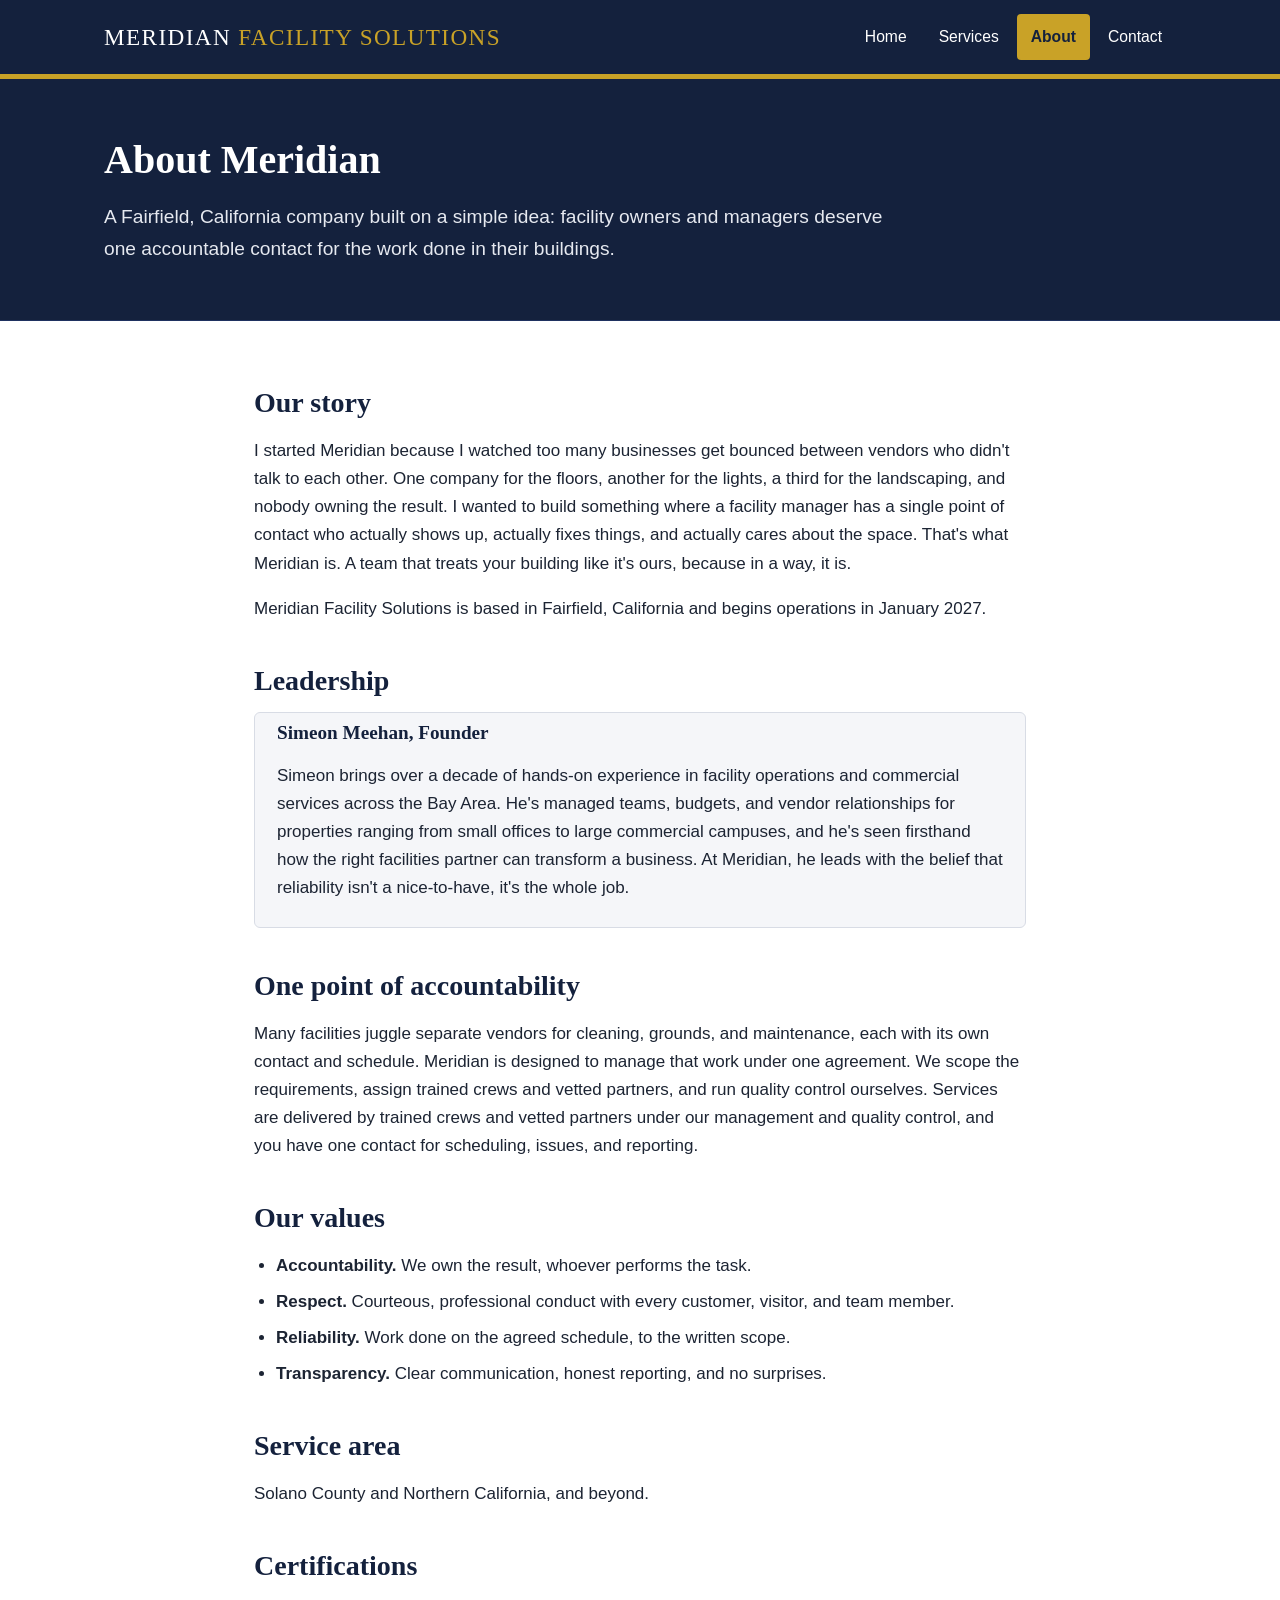
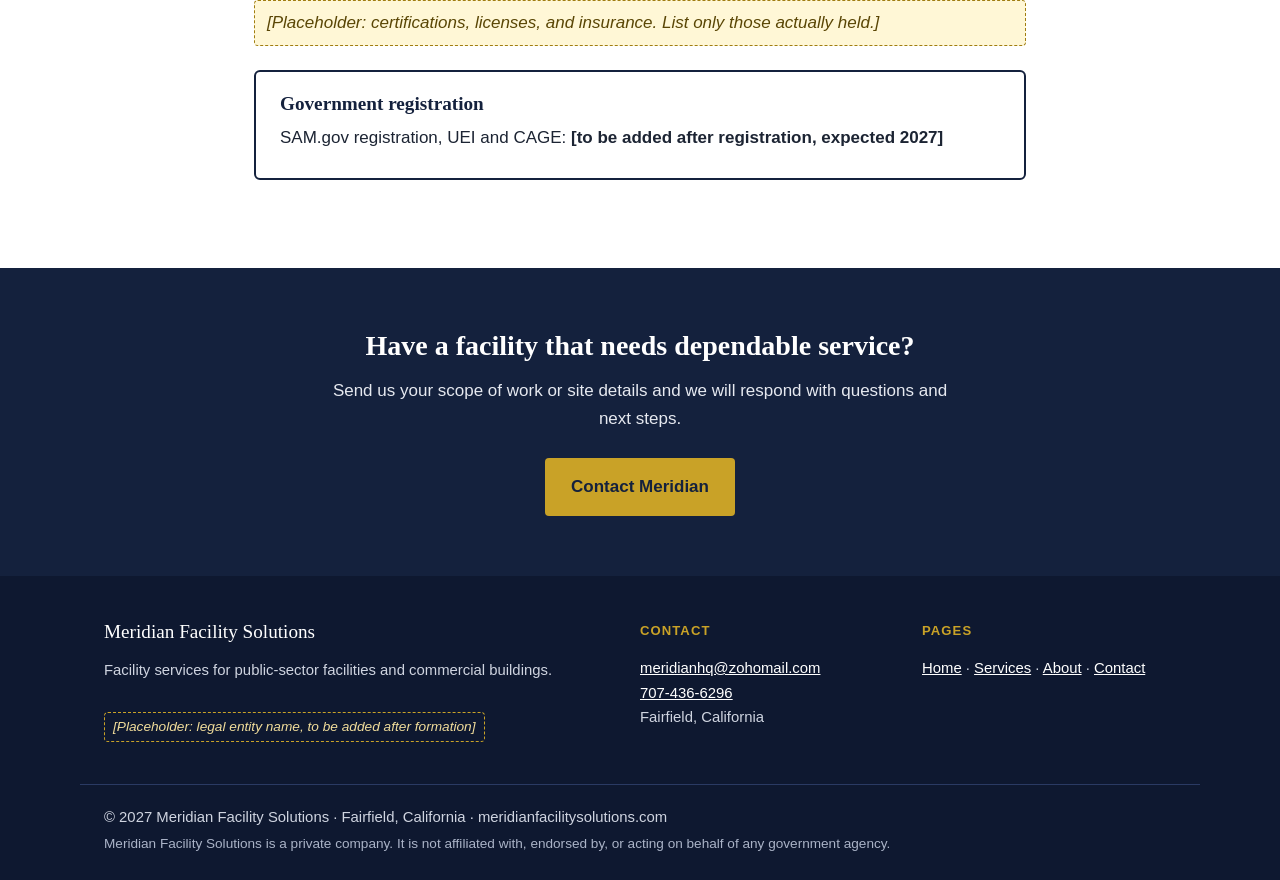
==== about.html @ 30dceb1e "Fill in service area on About, Contact and Services pages" ====
<!DOCTYPE html>
<html lang="en">
<head>
<meta charset="utf-8">
<meta name="viewport" content="width=device-width, initial-scale=1">
<title>About | Meridian Facility Solutions</title>
<meta name="description" content="About Meridian Facility Solutions, a Fairfield, California facility services company built around one point of accountability for public-sector facilities and commercial buildings.">
<link rel="stylesheet" href="style.css">
</head>
<body>
<a class="skip" href="#main">Skip to main content</a>
<header class="site-header">
  <div class="wrap header-inner">
    <a class="brand" href="index.html">Meridian <span>Facility Solutions</span></a>
    <nav aria-label="Main navigation">
      <ul class="nav">
        <li><a href="index.html">Home</a></li>
        <li><a href="services.html">Services</a></li>
        <li><a href="about.html" aria-current="page">About</a></li>
        <li><a href="contact.html">Contact</a></li>
      </ul>
    </nav>
  </div>
</header>
<main id="main">
  <section class="page-hero">
    <div class="wrap">
      <h1>About Meridian</h1>
      <p class="lead">A Fairfield, California company built on a simple idea: facility owners and managers deserve one accountable contact for the work done in their buildings.</p>
    </div>
  </section>
  <section class="section">
    <div class="wrap narrow">
      <h2>Our story</h2>
      <p>I started Meridian because I watched too many businesses get bounced between vendors who didn't talk to each other. One company for the floors, another for the lights, a third for the landscaping, and nobody owning the result. I wanted to build something where a facility manager has a single point of contact who actually shows up, actually fixes things, and actually cares about the space. That's what Meridian is. A team that treats your building like it's ours, because in a way, it is.</p>
      <p>Meridian Facility Solutions is based in Fairfield, California and begins operations in January 2027.</p>

      <h2>Leadership</h2>
      <div class="bio">
        <h3>Simeon Meehan, Founder</h3>
        <p>Simeon brings over a decade of hands-on experience in facility operations and commercial services across the Bay Area. He's managed teams, budgets, and vendor relationships for properties ranging from small offices to large commercial campuses, and he's seen firsthand how the right facilities partner can transform a business. At Meridian, he leads with the belief that reliability isn't a nice-to-have, it's the whole job.</p>
      </div>

      <h2>One point of accountability</h2>
      <!-- OWNER REVIEW BEFORE BIDDING: On small-business set-aside federal service contracts,
     FAR 52.219-14 (Limitations on Subcontracting) generally requires the prime contractor to perform
     at least 50% of the work (by amount paid for services) with its own employees; work subcontracted to
     similarly situated small businesses can count toward that share. Review the workforce wording on this
     site (crews vs. partners) so it matches how you will actually staff each contract. -->
      <p>Many facilities juggle separate vendors for cleaning, grounds, and maintenance, each with its own contact and schedule. Meridian is designed to manage that work under one agreement. We scope the requirements, assign trained crews and vetted partners, and run quality control ourselves. Services are delivered by trained crews and vetted partners under our management and quality control, and you have one contact for scheduling, issues, and reporting.</p>

      <h2>Our values</h2>
      <ul class="values">
        <li><strong>Accountability.</strong> We own the result, whoever performs the task.</li>
        <li><strong>Respect.</strong> Courteous, professional conduct with every customer, visitor, and team member.</li>
        <li><strong>Reliability.</strong> Work done on the agreed schedule, to the written scope.</li>
        <li><strong>Transparency.</strong> Clear communication, honest reporting, and no surprises.</li>
      </ul>

      <h2>Service area</h2>
      <p>Solano County and Northern California, and beyond.</p>

      <h2>Certifications</h2>
      <p class="placeholder">[Placeholder: certifications, licenses, and insurance. List only those actually held.]</p>

      <div class="reg-box" role="note" aria-label="Government registration status">
        <h3>Government registration</h3>
        <p>SAM.gov registration, UEI and CAGE: <strong>[to be added after registration, expected 2027]</strong></p>
      </div>
    </div>
  </section>
  <section class="cta">
    <div class="wrap">
      <h2>Have a facility that needs dependable service?</h2>
      <p>Send us your scope of work or site details and we will respond with questions and next steps.</p>
      <a class="btn btn-gold" href="contact.html">Contact Meridian</a>
    </div>
  </section>
</main>
<footer class="site-footer">
  <div class="wrap footer-grid">
    <div>
      <p class="footer-brand">Meridian Facility Solutions</p>
      <p>Facility services for public-sector facilities and commercial buildings.</p>
      <!-- PLACEHOLDER: After the LLC is formed, add the legal entity name here (e.g., "Meridian Facility Solutions is a trade name of [LEGAL ENTITY NAME]"). -->
      <p class="ph-inline">[Placeholder: legal entity name, to be added after formation]</p>
    </div>
    <div>
      <p class="footer-head">Contact</p>
      <p><a href="mailto:meridianhq@zohomail.com">meridianhq@zohomail.com</a><br>
      <a href="tel:+17074366296">707-436-6296</a><br>
      Fairfield, California</p>
    </div>
    <div>
      <p class="footer-head">Pages</p>
      <p><a href="index.html">Home</a> &middot; <a href="services.html">Services</a> &middot; <a href="about.html">About</a> &middot; <a href="contact.html">Contact</a></p>
    </div>
  </div>
  <div class="wrap footer-bottom">
    <p>&copy; 2027 Meridian Facility Solutions &middot; Fairfield, California &middot; meridianfacilitysolutions.com</p>
    <p class="disclaimer">Meridian Facility Solutions is a private company. It is not affiliated with, endorsed by, or acting on behalf of any government agency.</p>
  </div>
</footer>
</body>
</html>
---- style.css ----
/* Meridian Facility Solutions - shared stylesheet */
:root{--navy:#14213d;--navy-2:#1f3160;--gold:#c9a227;--gold-light:#f6efd6;--ink:#1c2433;--muted:#4a5468;--line:#d8dce5;--bg-alt:#f5f6f9}
*{box-sizing:border-box}
html{scroll-behavior:smooth}
body{margin:0;font-family:Arial,Helvetica,sans-serif;color:var(--ink);background:#fff;line-height:1.65;font-size:17px}
h1,h2,h3,.brand,.footer-brand{font-family:Georgia,"Times New Roman",serif;color:var(--navy);line-height:1.25}
h1{font-size:2.5rem;margin:0 0 16px}
h2{font-size:1.75rem;margin:40px 0 14px}
h3{font-size:1.2rem;margin:0 0 8px}
.section h2:first-child,.section .wrap>h2:first-child{margin-top:0}
a{color:var(--navy-2)}
a:focus-visible,.btn:focus-visible{outline:3px solid var(--gold);outline-offset:3px}
.wrap{max-width:1120px;margin:0 auto;padding:0 24px}
.narrow{max-width:820px}
.center{text-align:center}
.skip{position:absolute;left:-9999px;top:0;background:var(--gold);color:var(--navy);padding:10px 16px;z-index:10;font-weight:bold}
.skip:focus{left:12px;top:12px}

/* Header */
.site-header{background:var(--navy);border-bottom:5px solid var(--gold);position:sticky;top:0;z-index:5}
.header-inner{display:flex;align-items:center;justify-content:space-between;gap:16px;min-height:74px;flex-wrap:wrap}
.brand{color:#fff;text-decoration:none;font-size:1.45rem;letter-spacing:.06em;text-transform:uppercase;padding:14px 0}
.brand span{color:var(--gold)}
.nav{list-style:none;margin:0;padding:0;display:flex;gap:4px;flex-wrap:wrap}
.nav a{color:#fff;text-decoration:none;padding:10px 14px;border-radius:4px;display:block;font-size:.98rem}
.nav a:hover{background:var(--navy-2)}
.nav a[aria-current="page"]{color:var(--navy);background:var(--gold);font-weight:bold}

/* Hero */
.hero{background:linear-gradient(135deg,var(--navy) 0%,var(--navy-2) 100%);color:#fff;padding:88px 0 80px}
.hero h1{color:#fff;font-size:2.9rem;max-width:820px}
.hero .tagline{color:var(--gold,#c9a227);font-size:1.35rem;font-weight:600;margin:0 0 18px}
.hero .lead{color:#e6e9f0;max-width:740px}
.eyebrow{color:var(--gold);text-transform:uppercase;letter-spacing:.12em;font-size:.85rem;font-weight:bold;margin:0 0 14px}
.lead{font-size:1.2rem;margin:0 0 8px}
.hero-actions{margin-top:30px;display:flex;gap:14px;flex-wrap:wrap}
.page-hero{background:var(--navy);color:#fff;padding:56px 0 48px;border-bottom:1px solid var(--navy-2)}
.page-hero h1{color:#fff}
.page-hero .lead{color:#e6e9f0;max-width:780px}

/* Buttons */
.btn{display:inline-block;padding:13px 24px;border-radius:4px;text-decoration:none;font-weight:bold;border:2px solid transparent}
.btn-gold{background:var(--gold);color:var(--navy)}
.btn-gold:hover{background:#dbb53a}
.btn-outline{border-color:#fff;color:#fff}
.btn-outline:hover{background:#fff;color:var(--navy)}
.text-link{font-weight:bold}

/* Sections */
.section{padding:64px 0}
.section.alt{background:var(--bg-alt)}
.grid{display:grid;grid-template-columns:repeat(auto-fit,minmax(240px,1fr));gap:22px;margin:24px 0}
.card{background:#fff;border:1px solid var(--line);border-top:4px solid var(--line);border-radius:6px;padding:24px}
.card.featured{border-top-color:var(--gold)}
.card p{margin:0;color:var(--muted)}
.tag{display:inline-block;font-size:.78rem;font-weight:bold;text-transform:uppercase;letter-spacing:.06em;background:#e7eaf1;color:var(--navy);padding:4px 10px;border-radius:20px;margin-bottom:12px}
.tag-live{background:var(--gold);color:var(--navy)}

/* Steps */
.steps{list-style:none;padding:0;margin:24px 0 0;display:grid;grid-template-columns:repeat(auto-fit,minmax(260px,1fr));gap:22px;counter-reset:none}
.steps li{border-left:4px solid var(--gold);padding:6px 0 6px 22px}
.step-num{display:inline-flex;align-items:center;justify-content:center;width:42px;height:42px;border-radius:50%;background:var(--navy);color:var(--gold);font-family:Georgia,serif;font-weight:bold;font-size:1.2rem;margin-bottom:12px}
.steps p{margin:0;color:var(--muted)}

/* Services page */
.service{border:1px solid var(--line);border-radius:6px;padding:26px 28px;margin:0 0 22px}
.service:first-of-type{border-left:5px solid var(--gold)}
.service-head{display:flex;justify-content:space-between;align-items:center;gap:12px;flex-wrap:wrap}
.service-head h2{margin:0}
.service-head .tag{margin:0}
.service h3{margin-top:14px;font-size:1.05rem}
.tasks{margin:6px 0 0;padding-left:22px}
.tasks li{margin:4px 0}
.note{background:var(--gold-light);border-left:4px solid var(--gold);padding:14px 18px;border-radius:4px;margin:0 0 28px}

/* About */
.values{padding-left:22px}
.values li{margin:8px 0}
.bio{border:1px solid var(--line);border-radius:6px;padding:8px 22px;background:var(--bg-alt)}

/* Placeholders - remove styling once filled in */
.placeholder,.ph-inline{background:#fff7d6;border:1px dashed #a07d10;color:#5a4605;padding:8px 12px;border-radius:4px;font-style:italic}
.ph-inline{display:inline-block;padding:3px 8px;font-size:.92em}
.site-footer .ph-inline{background:transparent;border-color:var(--gold);color:#f0dc9a}

/* Registration box */
.reg-box{border:2px solid var(--navy);border-radius:6px;padding:20px 24px;background:#fff;margin:24px 0}
.reg-box h2,.reg-box h3{margin-top:0}
.reg-box p{margin:6px 0}

/* Contact */
.contact-grid{display:grid;grid-template-columns:1fr 1fr;gap:36px}
.contact-card{align-self:start;background:var(--bg-alt);border-top:5px solid var(--gold);border-radius:6px;padding:28px}
.contact-card h2,.contact-side h2{margin-top:0}
.contact-list{margin:0 0 24px;display:grid;grid-template-columns:auto 1fr;gap:10px 20px}
.contact-list dt{font-weight:bold;color:var(--navy)}
.contact-list dd{margin:0}

/* CTA */
.cta{background:var(--navy);color:#fff;text-align:center;padding:60px 0}
.cta h2{color:#fff;margin-top:0}
.cta p{color:#e6e9f0;margin:0 auto 24px;max-width:640px}

/* Footer */
.site-footer{background:#0e1830;color:#cfd4e0;padding:44px 0 20px;font-size:.93rem}
.site-footer a{color:#fff}
.footer-grid{display:grid;grid-template-columns:2fr 1fr 1fr;gap:28px}
.footer-brand{color:#fff;font-size:1.2rem;margin:0 0 8px}
.footer-head{color:var(--gold);font-weight:bold;text-transform:uppercase;letter-spacing:.08em;font-size:.82rem;margin:0 0 8px}
.footer-bottom{border-top:1px solid #2a3a63;margin-top:28px;padding-top:16px}
.footer-bottom p{margin:4px 0}
.disclaimer{font-size:.85rem;color:#aab3c7}

/* Responsive */
@media (max-width:820px){
  body{font-size:16px}
  h1,.hero h1{font-size:2rem}
  .hero{padding:60px 0 56px}
  .contact-grid,.footer-grid{grid-template-columns:1fr}
  .header-inner{justify-content:center;text-align:center}
  .nav{justify-content:center}
}
@media (max-width:480px){
  .brand{font-size:1.15rem}
  .nav a{padding:8px 10px;font-size:.92rem}
  .contact-list{grid-template-columns:1fr}
  .contact-list dd{margin-bottom:8px}
}
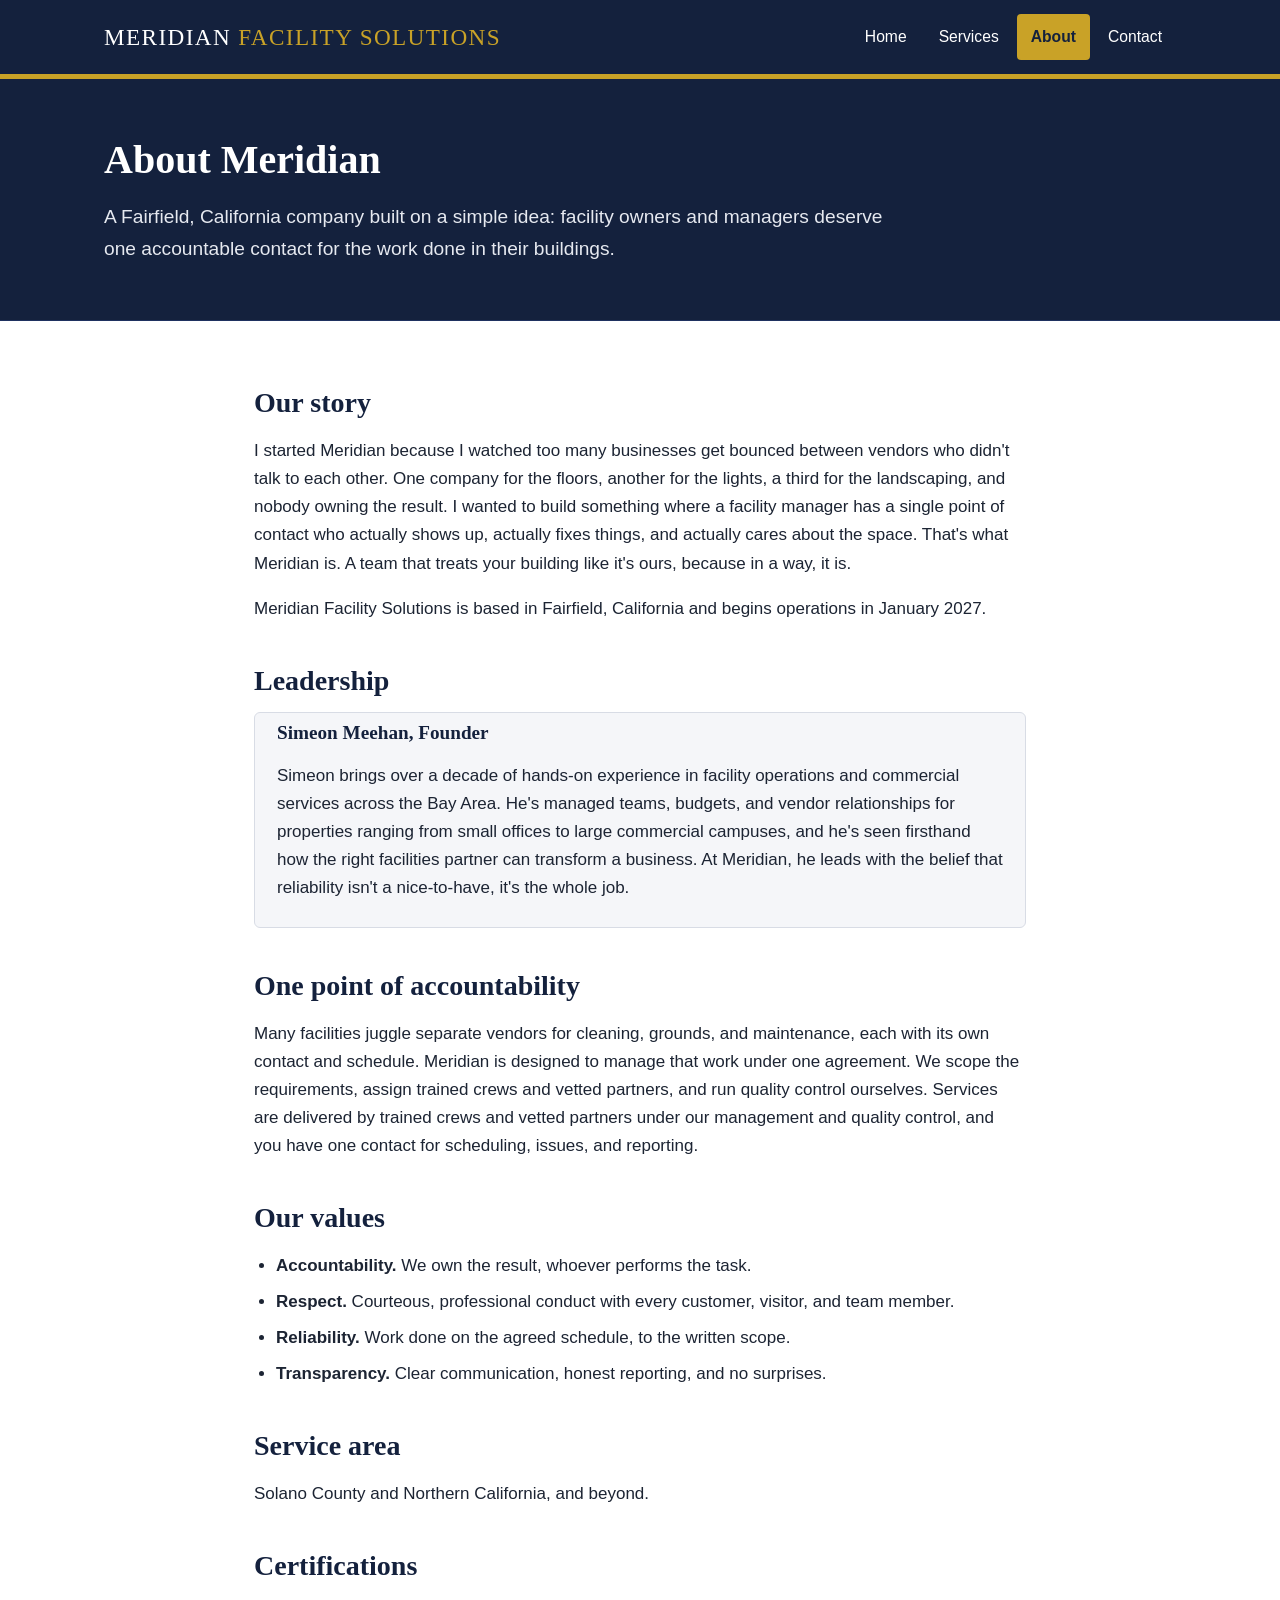
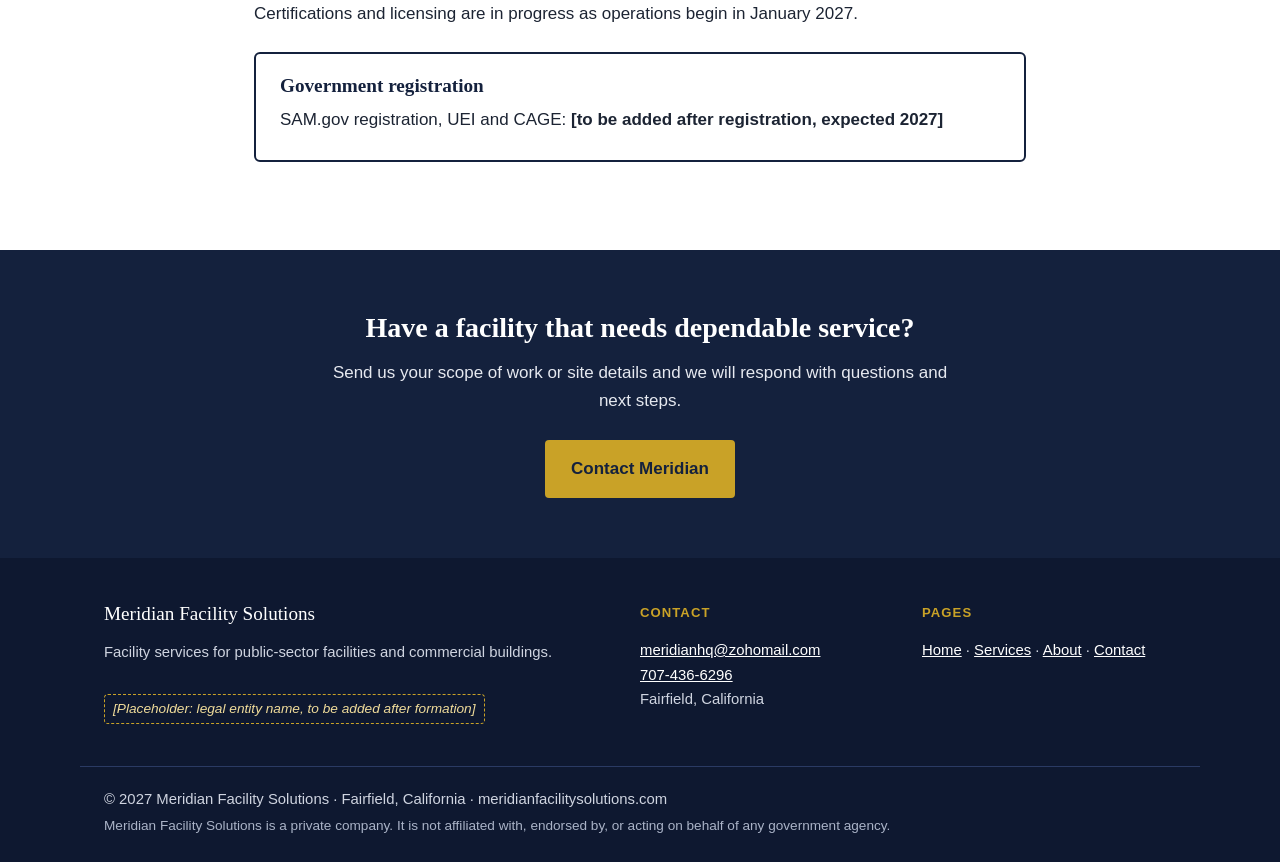
==== commit 584aa4bc: "Replace certification placeholders on About and Services pages" ====
--- a/about.html
+++ b/about.html
@@ -61,7 +61,7 @@
       <p>Solano County and Northern California, and beyond.</p>
 
       <h2>Certifications</h2>
-      <p class="placeholder">[Placeholder: certifications, licenses, and insurance. List only those actually held.]</p>
+      <p>Certifications and licensing are in progress as operations begin in January 2027.</p>
 
       <div class="reg-box" role="note" aria-label="Government registration status">
         <h3>Government registration</h3>
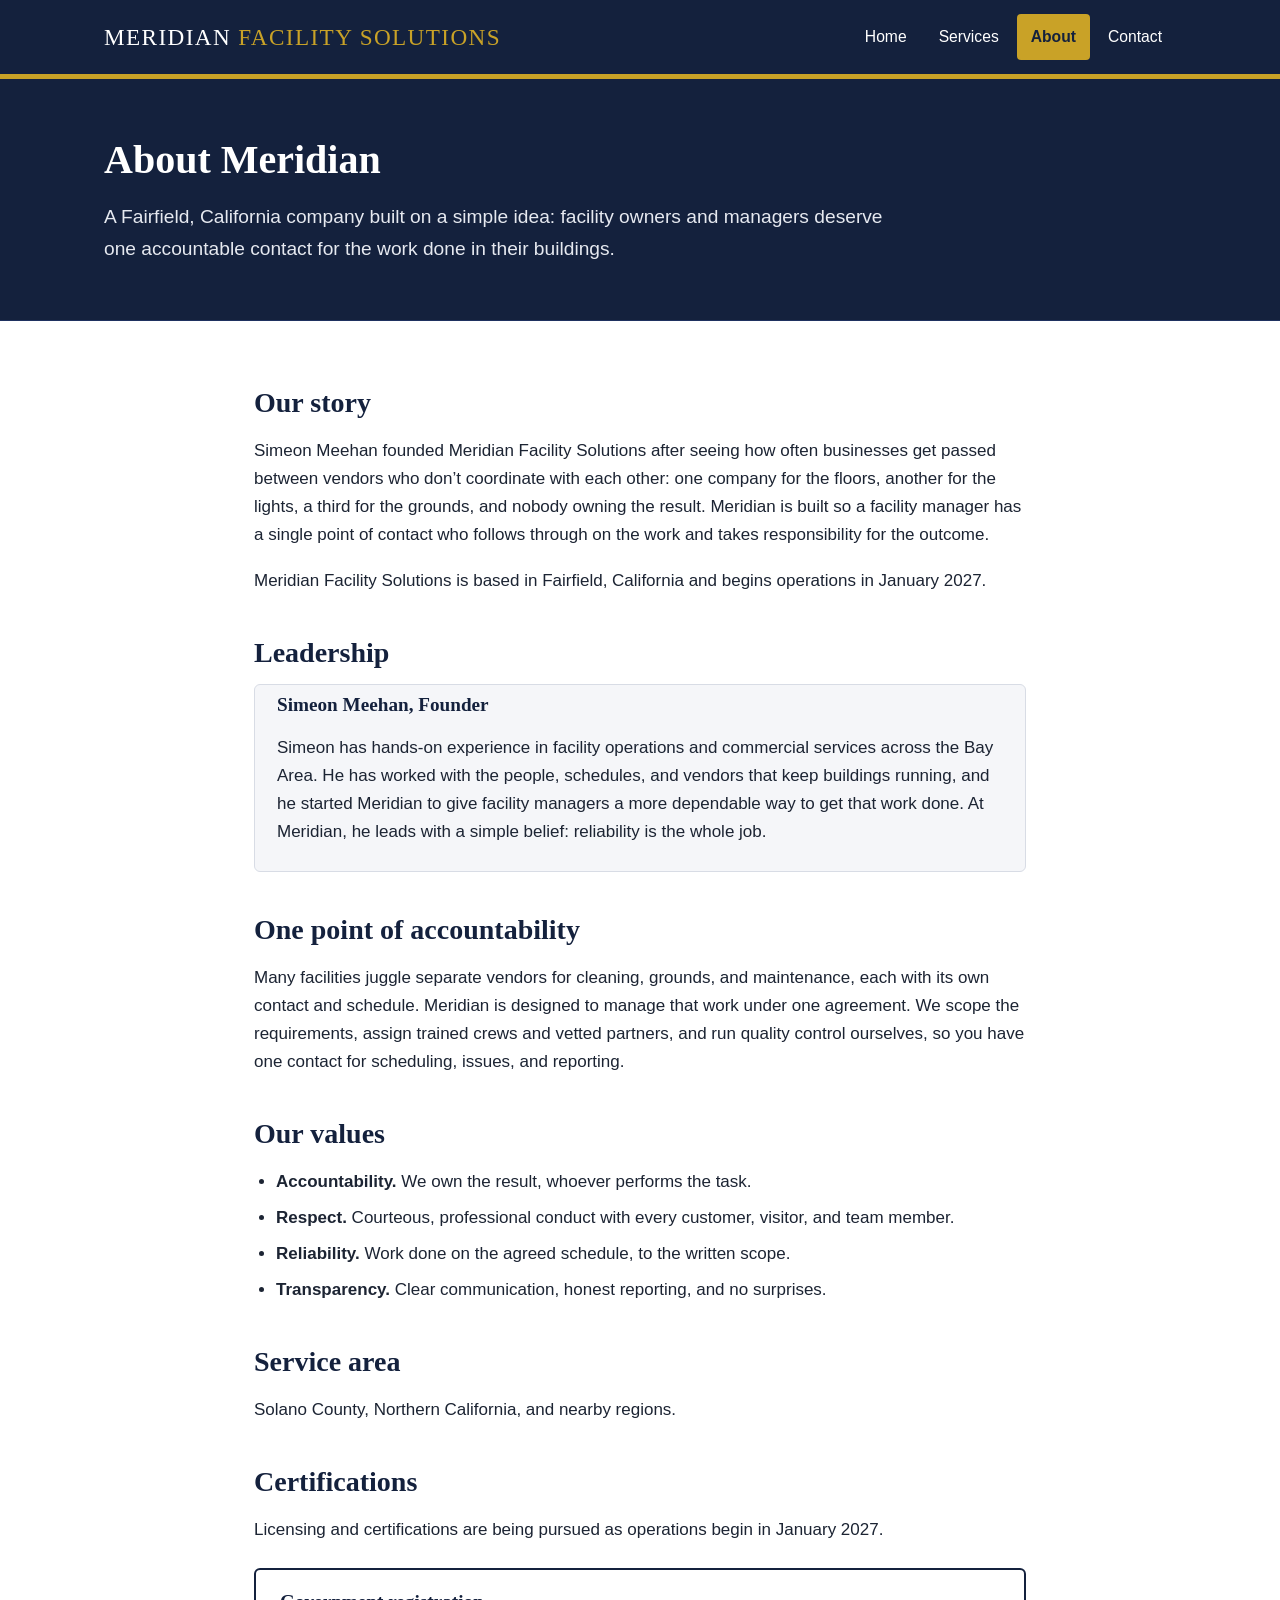
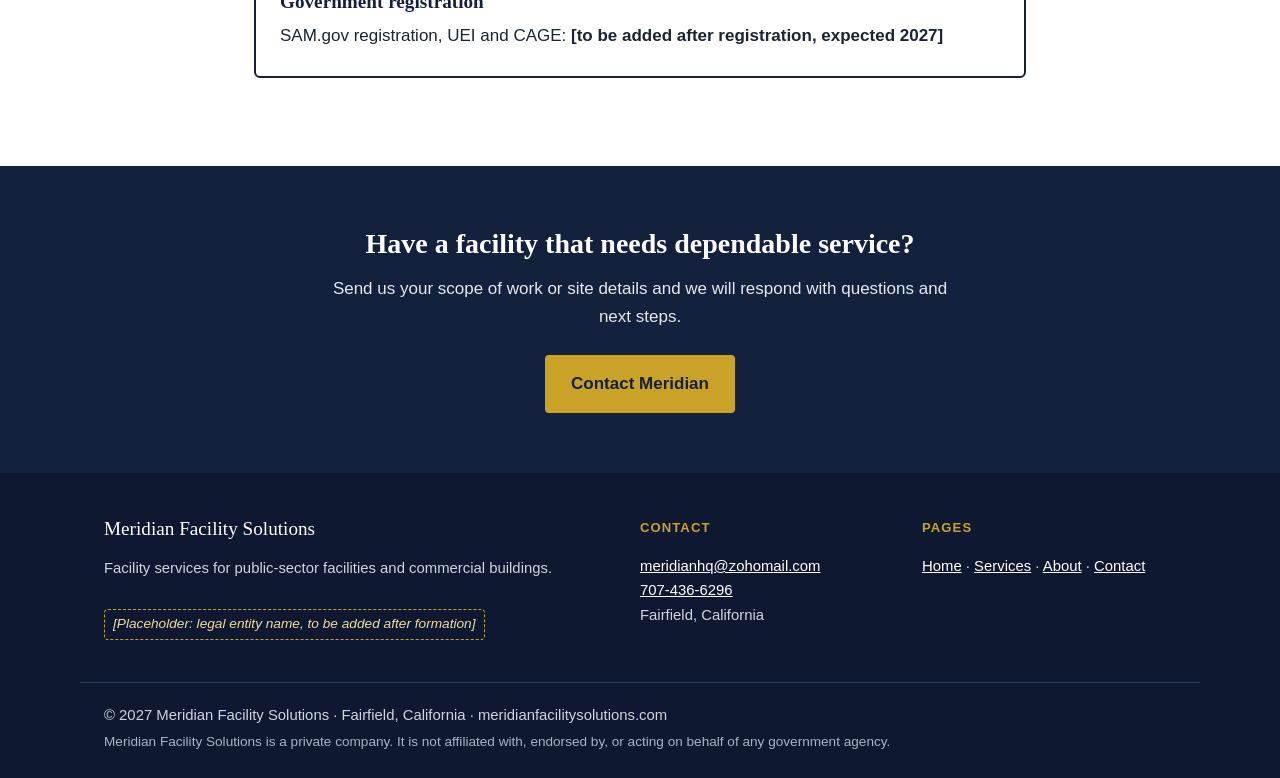
==== commit eb7f6232: "Website wording updates: About rewrite, service area, contact page" ====
--- a/about.html
+++ b/about.html
@@ -32,13 +32,13 @@
   <section class="section">
     <div class="wrap narrow">
       <h2>Our story</h2>
-      <p>I started Meridian because I watched too many businesses get bounced between vendors who didn't talk to each other. One company for the floors, another for the lights, a third for the landscaping, and nobody owning the result. I wanted to build something where a facility manager has a single point of contact who actually shows up, actually fixes things, and actually cares about the space. That's what Meridian is. A team that treats your building like it's ours, because in a way, it is.</p>
+      <p>Simeon Meehan founded Meridian Facility Solutions after seeing how often businesses get passed between vendors who don&rsquo;t coordinate with each other: one company for the floors, another for the lights, a third for the grounds, and nobody owning the result. Meridian is built so a facility manager has a single point of contact who follows through on the work and takes responsibility for the outcome.</p>
       <p>Meridian Facility Solutions is based in Fairfield, California and begins operations in January 2027.</p>
 
       <h2>Leadership</h2>
       <div class="bio">
         <h3>Simeon Meehan, Founder</h3>
-        <p>Simeon brings over a decade of hands-on experience in facility operations and commercial services across the Bay Area. He's managed teams, budgets, and vendor relationships for properties ranging from small offices to large commercial campuses, and he's seen firsthand how the right facilities partner can transform a business. At Meridian, he leads with the belief that reliability isn't a nice-to-have, it's the whole job.</p>
+        <p>Simeon has hands-on experience in facility operations and commercial services across the Bay Area. He has worked with the people, schedules, and vendors that keep buildings running, and he started Meridian to give facility managers a more dependable way to get that work done. At Meridian, he leads with a simple belief: reliability is the whole job.</p>
       </div>
 
       <h2>One point of accountability</h2>
@@ -47,7 +47,7 @@
      at least 50% of the work (by amount paid for services) with its own employees; work subcontracted to
      similarly situated small businesses can count toward that share. Review the workforce wording on this
      site (crews vs. partners) so it matches how you will actually staff each contract. -->
-      <p>Many facilities juggle separate vendors for cleaning, grounds, and maintenance, each with its own contact and schedule. Meridian is designed to manage that work under one agreement. We scope the requirements, assign trained crews and vetted partners, and run quality control ourselves. Services are delivered by trained crews and vetted partners under our management and quality control, and you have one contact for scheduling, issues, and reporting.</p>
+      <p>Many facilities juggle separate vendors for cleaning, grounds, and maintenance, each with its own contact and schedule. Meridian is designed to manage that work under one agreement. We scope the requirements, assign trained crews and vetted partners, and run quality control ourselves, so you have one contact for scheduling, issues, and reporting.</p>
 
       <h2>Our values</h2>
       <ul class="values">
@@ -58,10 +58,10 @@
       </ul>
 
       <h2>Service area</h2>
-      <p>Solano County and Northern California, and beyond.</p>
+      <p>Solano County, Northern California, and nearby regions.</p>
 
       <h2>Certifications</h2>
-      <p>Certifications and licensing are in progress as operations begin in January 2027.</p>
+      <p>Licensing and certifications are being pursued as operations begin in January 2027.</p>
 
       <div class="reg-box" role="note" aria-label="Government registration status">
         <h3>Government registration</h3>
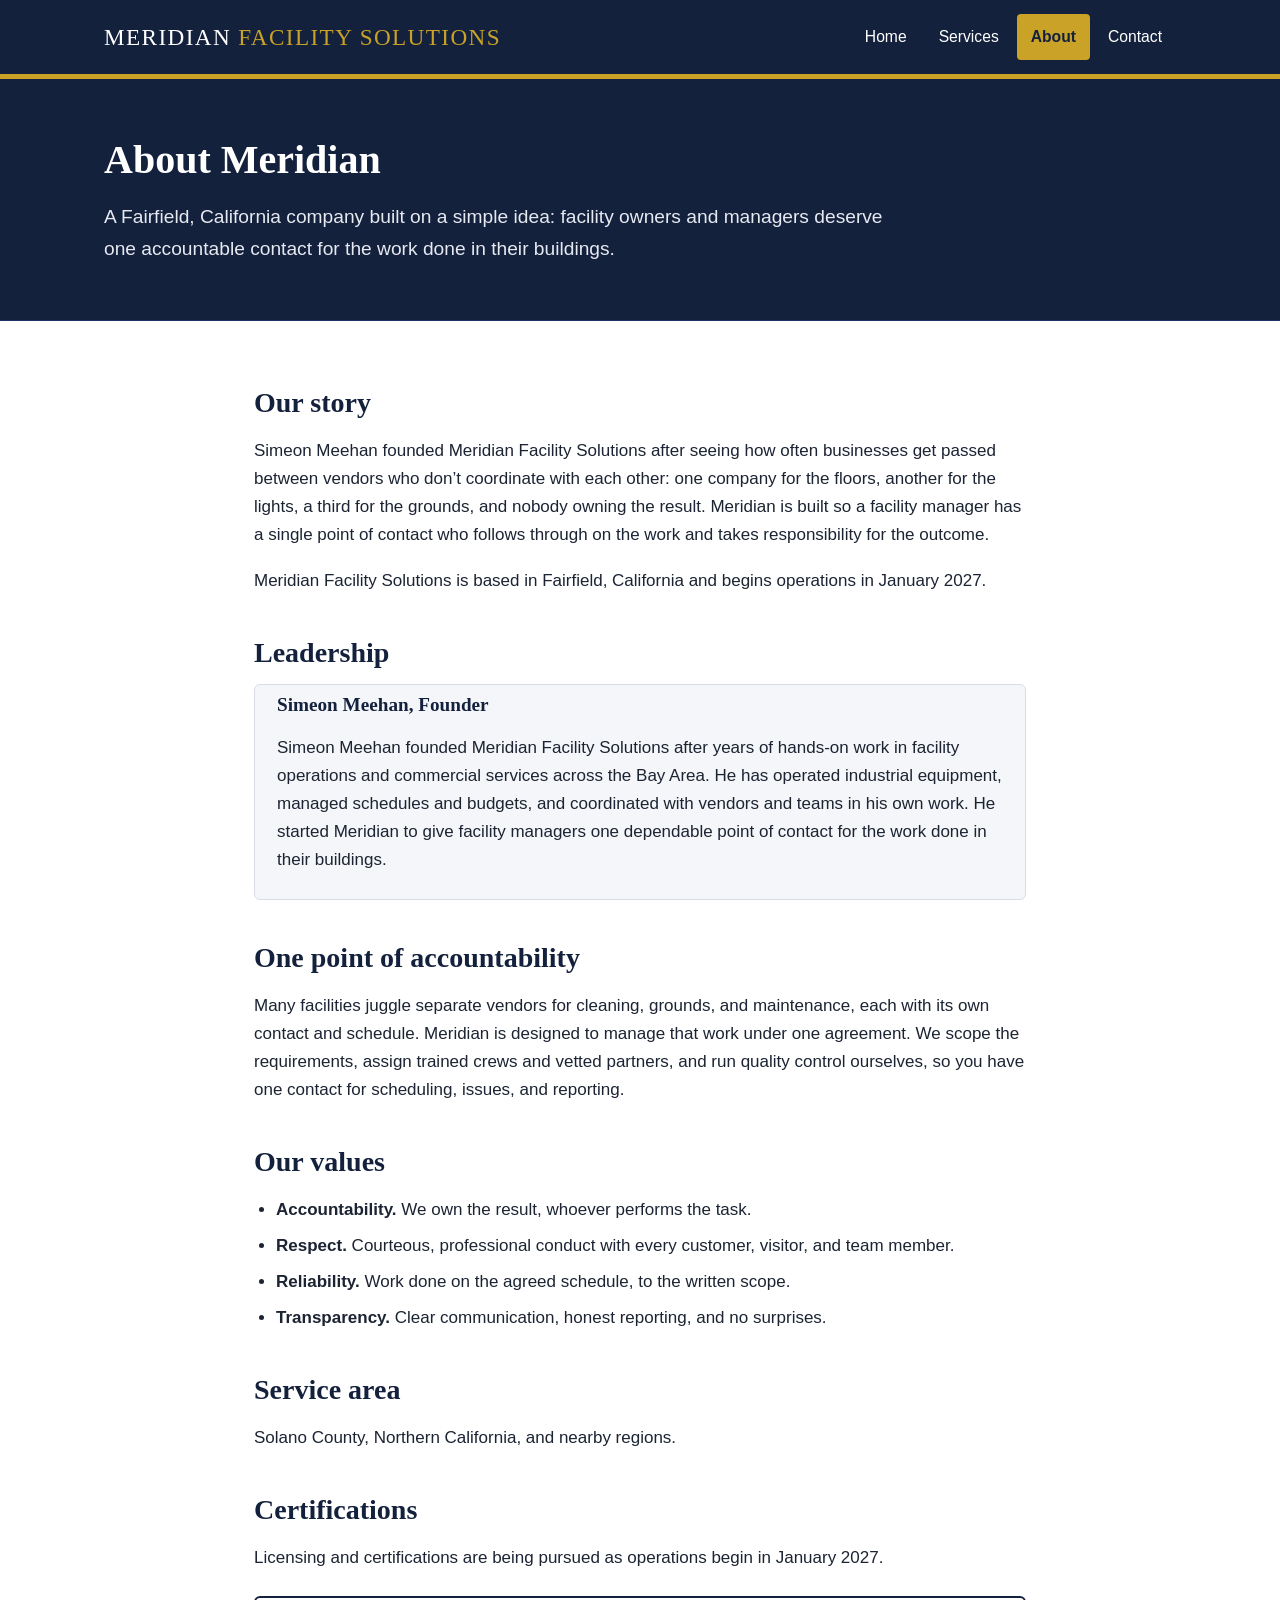
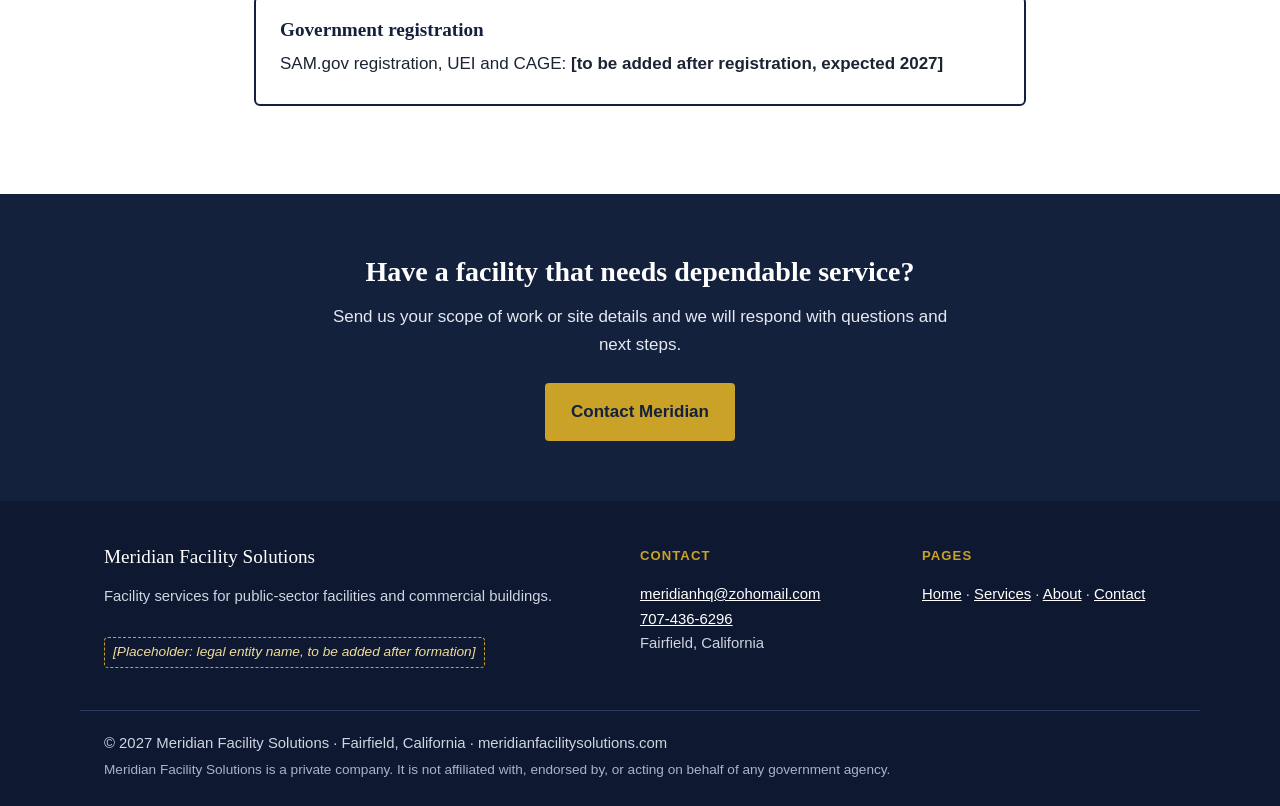
==== commit 7904ac17: "About page: honest founder bio" ====
--- a/about.html
+++ b/about.html
@@ -38,7 +38,7 @@
       <h2>Leadership</h2>
       <div class="bio">
         <h3>Simeon Meehan, Founder</h3>
-        <p>Simeon has hands-on experience in facility operations and commercial services across the Bay Area. He has worked with the people, schedules, and vendors that keep buildings running, and he started Meridian to give facility managers a more dependable way to get that work done. At Meridian, he leads with a simple belief: reliability is the whole job.</p>
+        <p>Simeon Meehan founded Meridian Facility Solutions after years of hands-on work in facility operations and commercial services across the Bay Area. He has operated industrial equipment, managed schedules and budgets, and coordinated with vendors and teams in his own work. He started Meridian to give facility managers one dependable point of contact for the work done in their buildings.</p>
       </div>
 
       <h2>One point of accountability</h2>
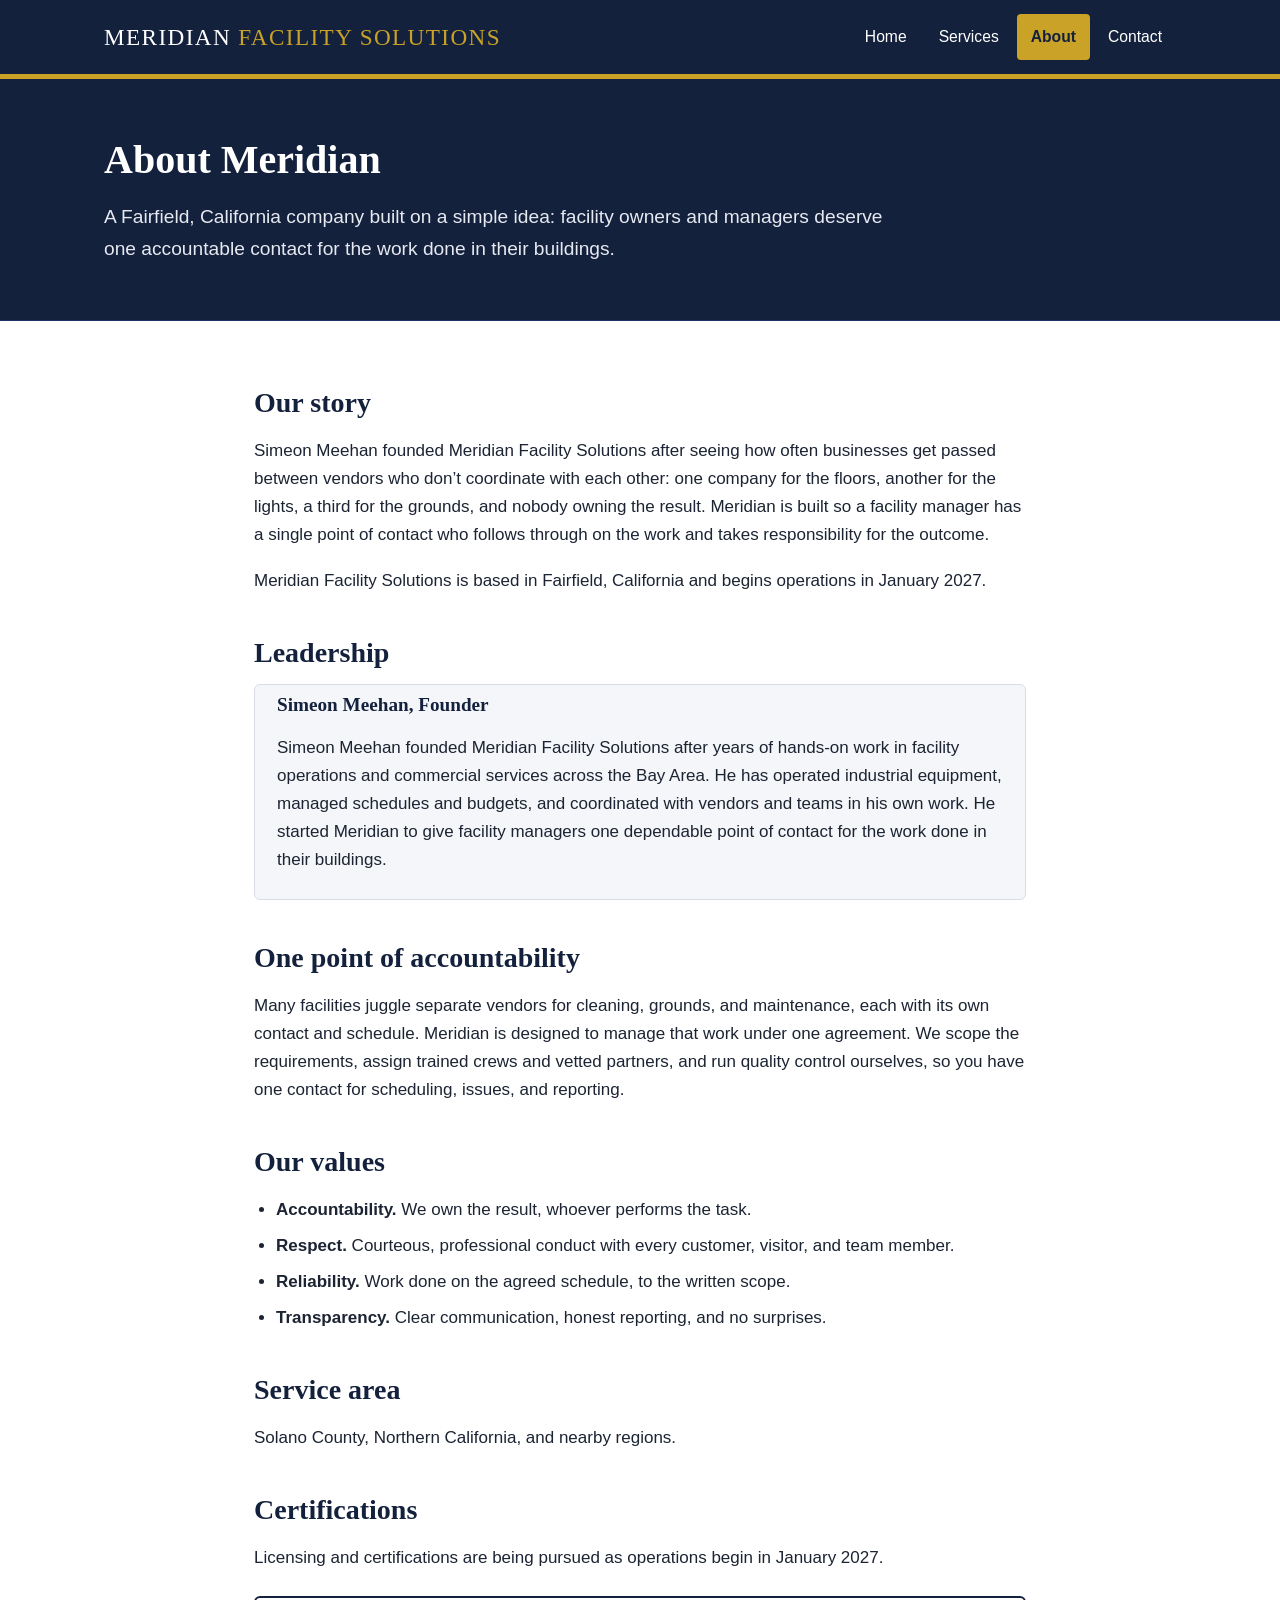
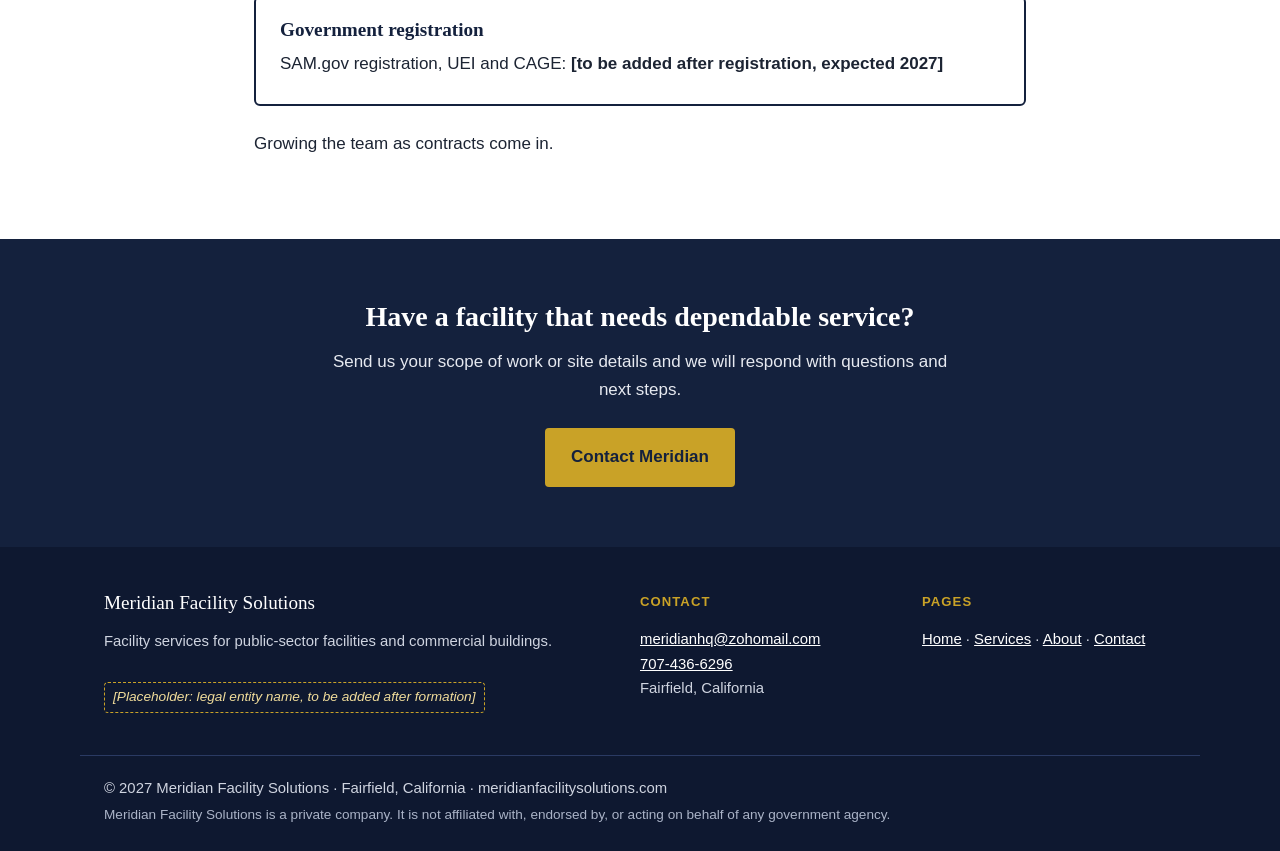
==== commit 76ad221a: "About page: add closing line" ====
--- a/about.html
+++ b/about.html
@@ -67,6 +67,8 @@
         <h3>Government registration</h3>
         <p>SAM.gov registration, UEI and CAGE: <strong>[to be added after registration, expected 2027]</strong></p>
       </div>
+
+      <p>Growing the team as contracts come in.</p>
     </div>
   </section>
   <section class="cta">
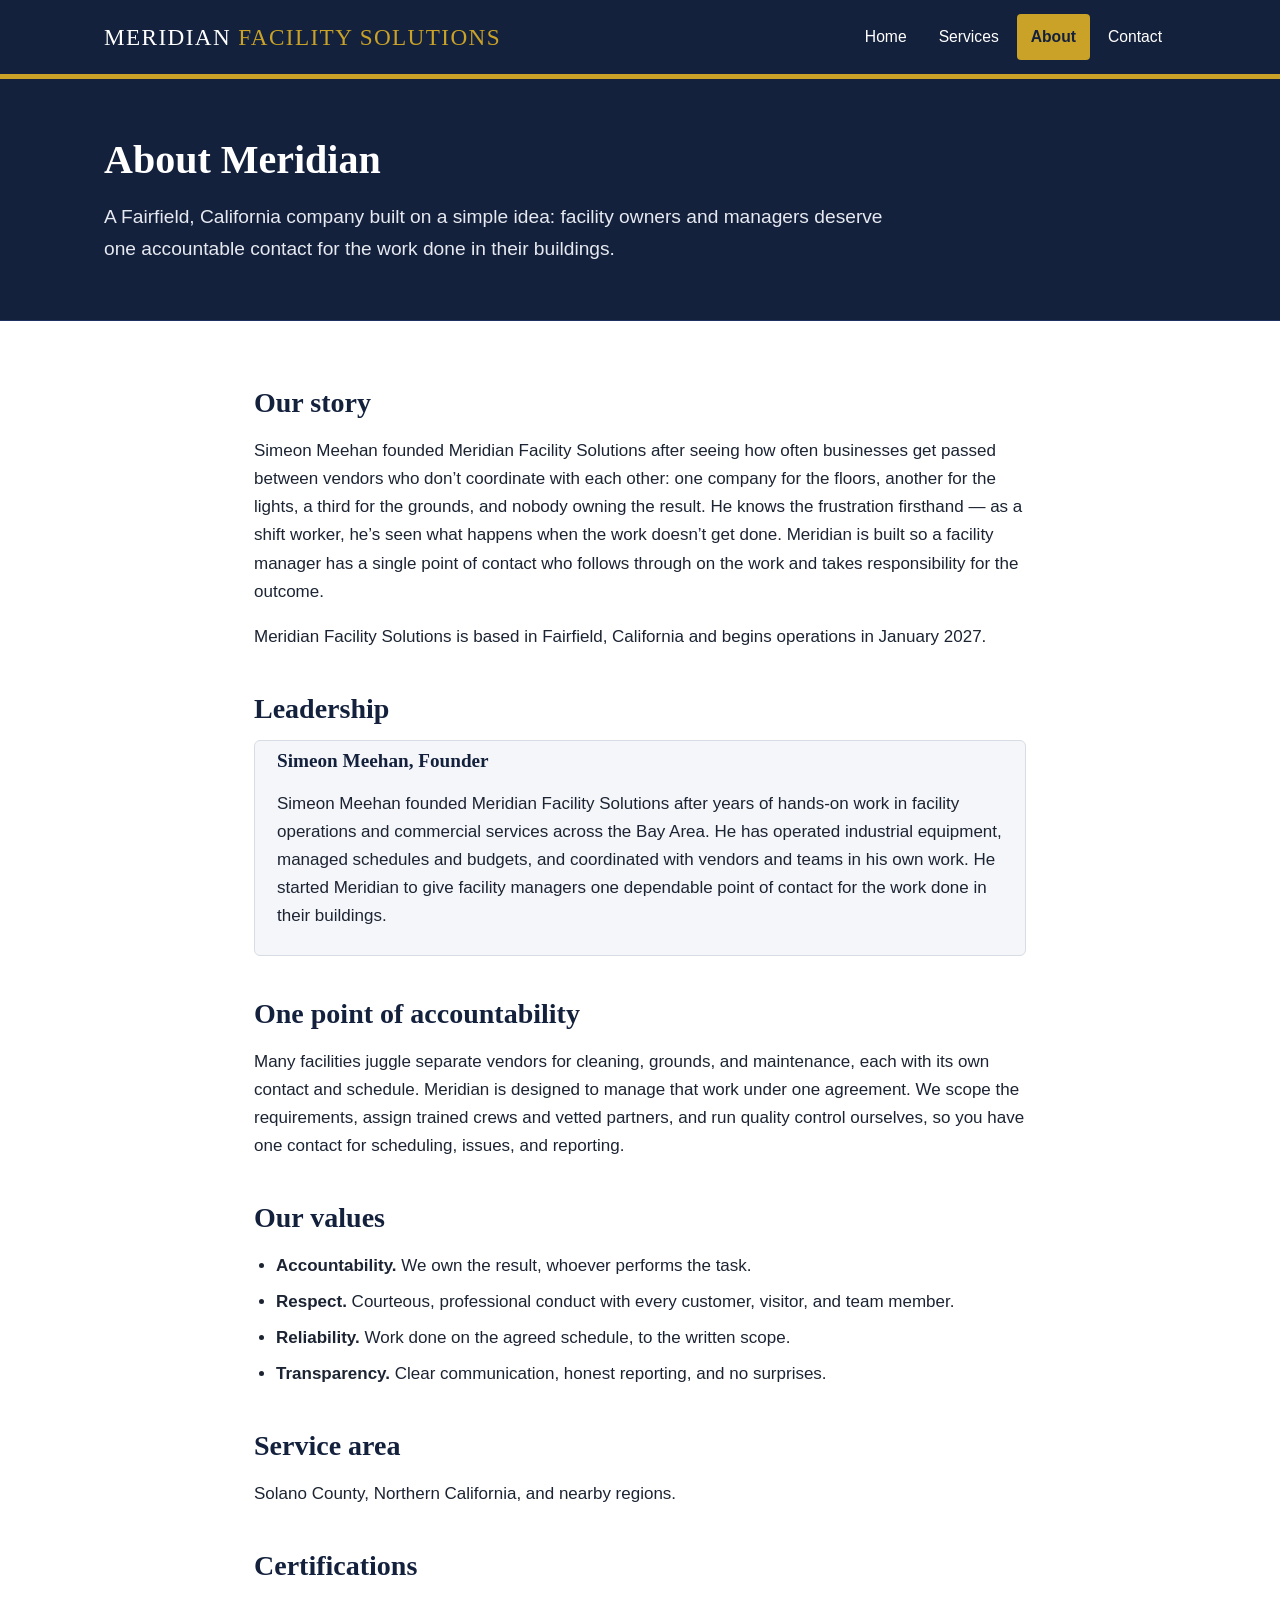
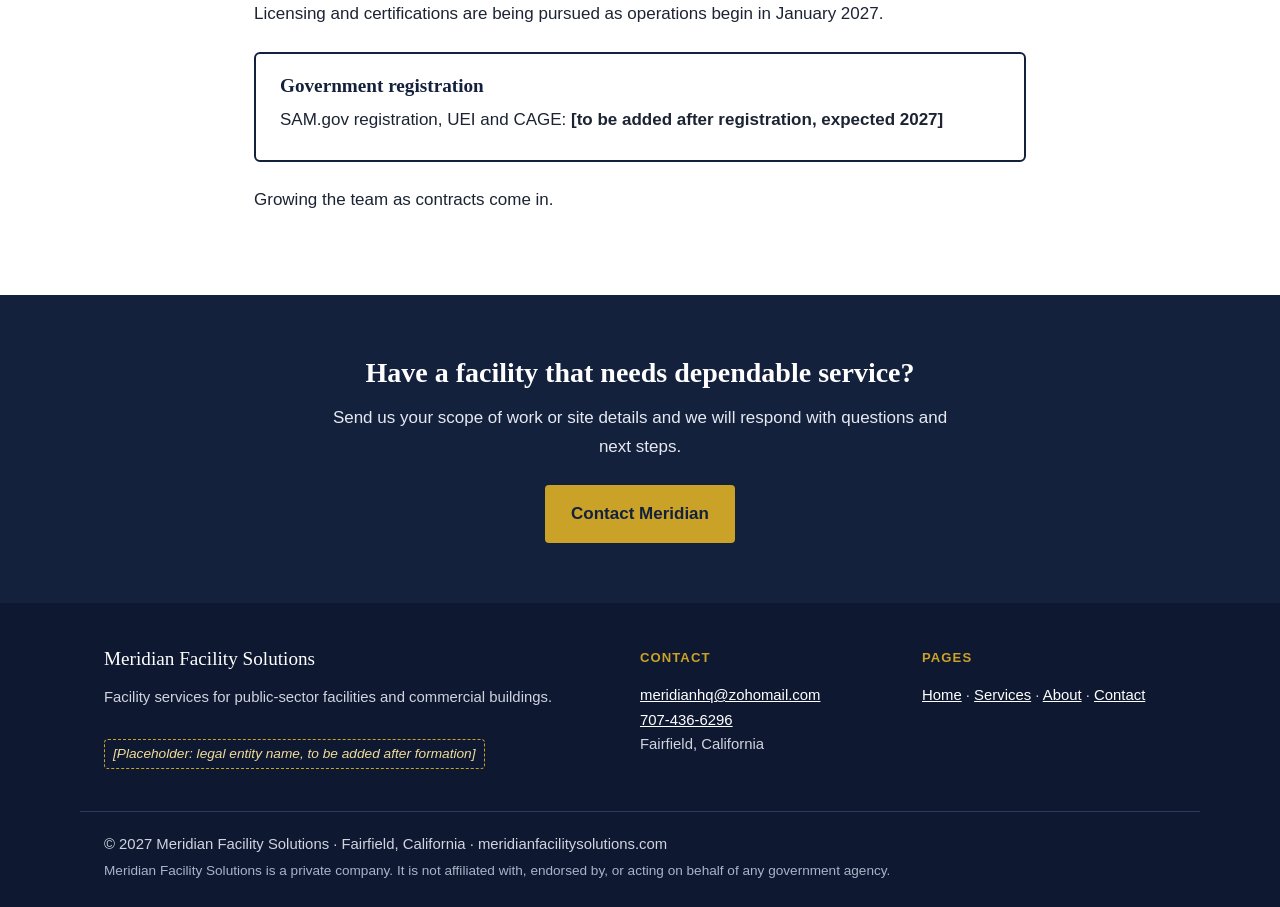
==== commit 91f65134: "About page: tighten Our story section" ====
--- a/about.html
+++ b/about.html
@@ -32,7 +32,7 @@
   <section class="section">
     <div class="wrap narrow">
       <h2>Our story</h2>
-      <p>Simeon Meehan founded Meridian Facility Solutions after seeing how often businesses get passed between vendors who don&rsquo;t coordinate with each other: one company for the floors, another for the lights, a third for the grounds, and nobody owning the result. Meridian is built so a facility manager has a single point of contact who follows through on the work and takes responsibility for the outcome.</p>
+      <p>Simeon Meehan founded Meridian Facility Solutions after seeing how often businesses get passed between vendors who don&rsquo;t coordinate with each other: one company for the floors, another for the lights, a third for the grounds, and nobody owning the result. He knows the frustration firsthand &mdash; as a shift worker, he&rsquo;s seen what happens when the work doesn&rsquo;t get done. Meridian is built so a facility manager has a single point of contact who follows through on the work and takes responsibility for the outcome.</p>
       <p>Meridian Facility Solutions is based in Fairfield, California and begins operations in January 2027.</p>
 
       <h2>Leadership</h2>
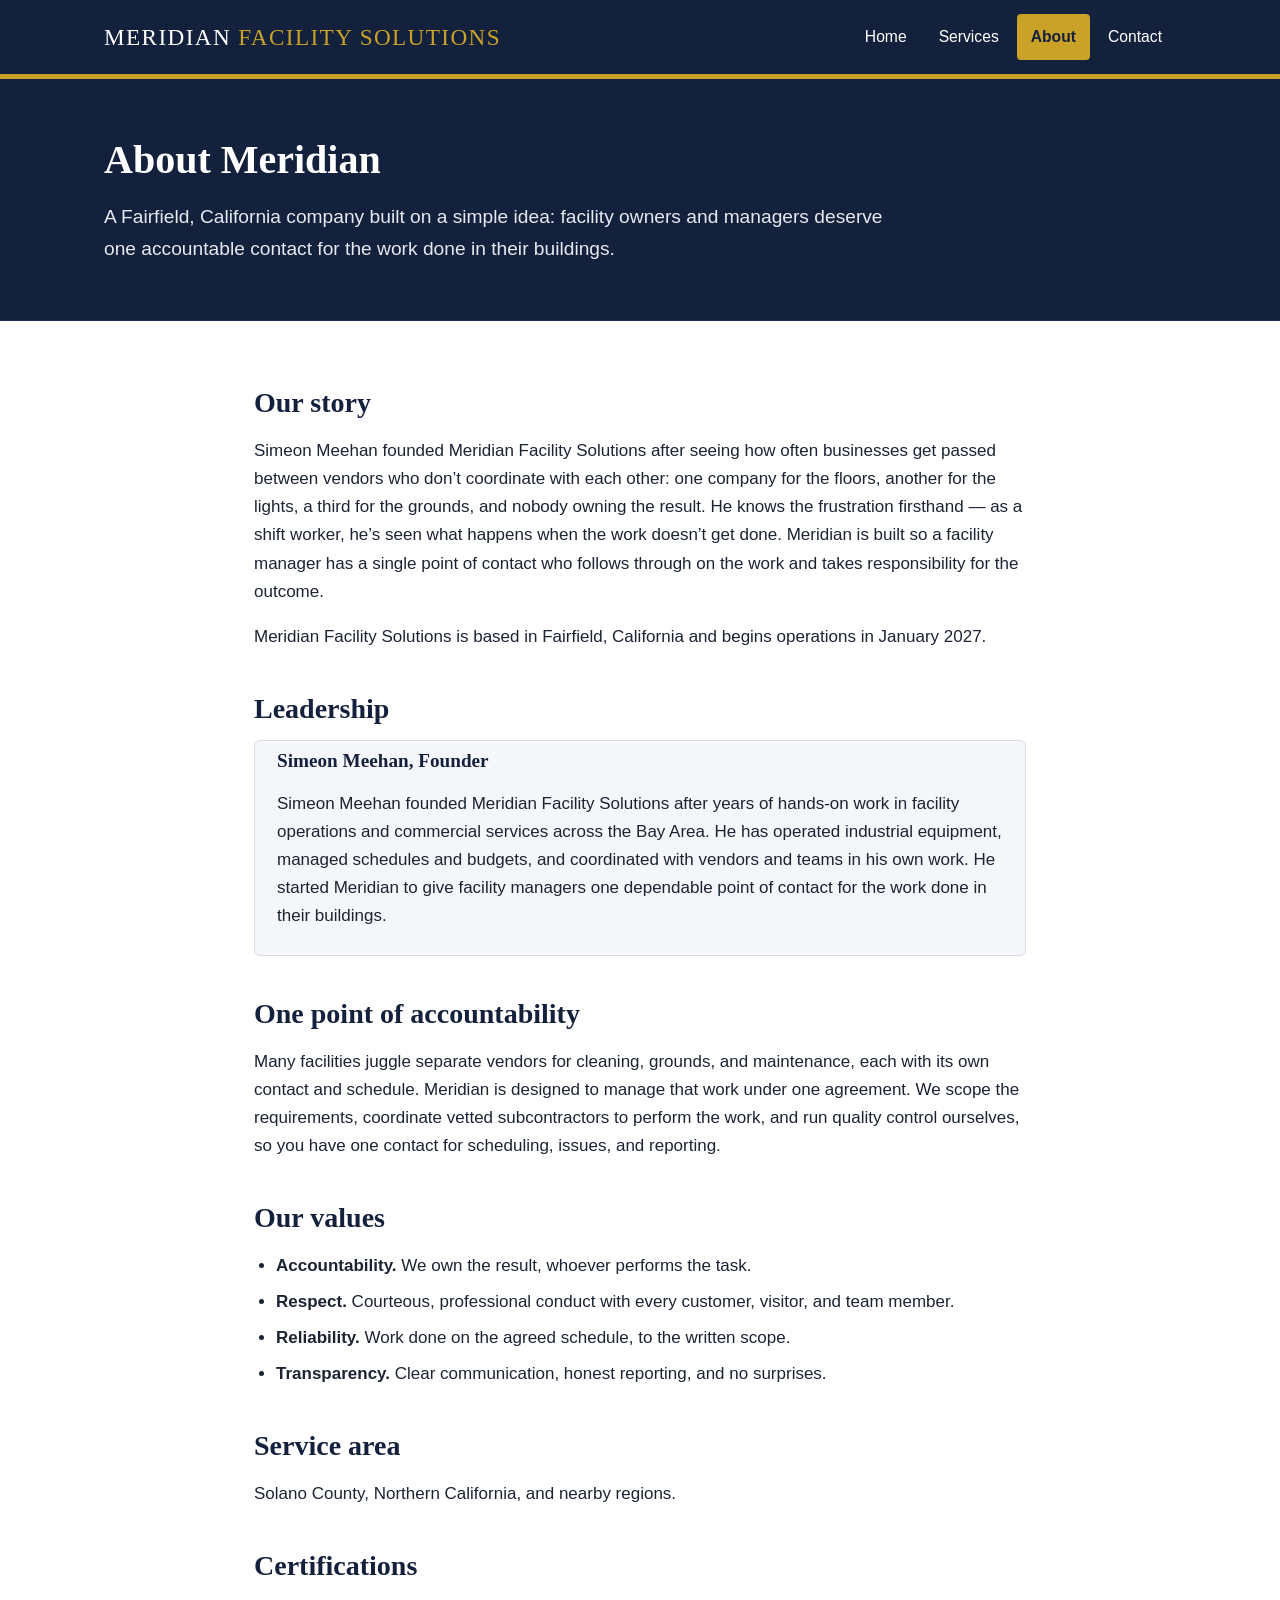
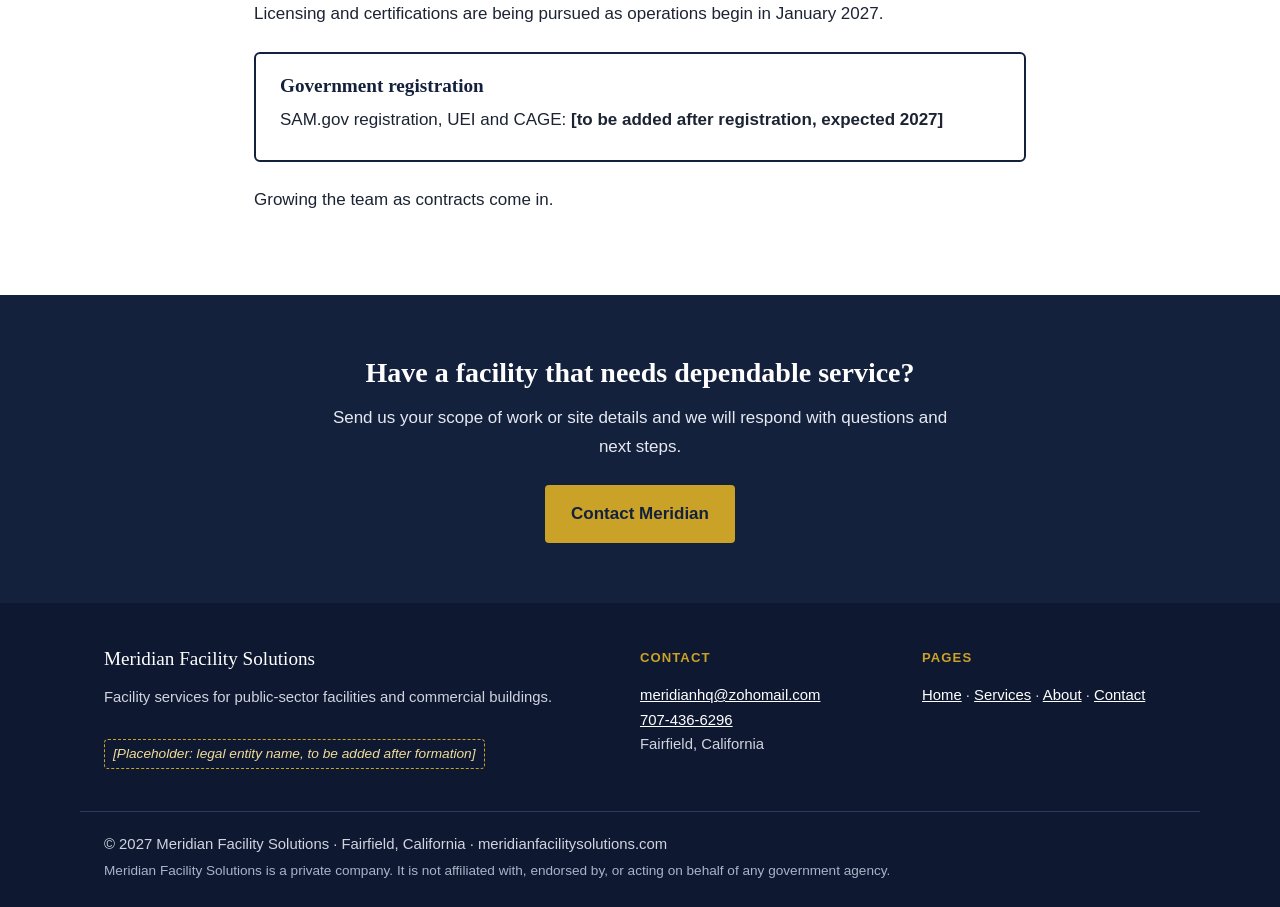
==== commit c51b9bec: "Update staffing wording and NAICS codes on home and About pages" ====
--- a/about.html
+++ b/about.html
@@ -47,7 +47,7 @@
      at least 50% of the work (by amount paid for services) with its own employees; work subcontracted to
      similarly situated small businesses can count toward that share. Review the workforce wording on this
      site (crews vs. partners) so it matches how you will actually staff each contract. -->
-      <p>Many facilities juggle separate vendors for cleaning, grounds, and maintenance, each with its own contact and schedule. Meridian is designed to manage that work under one agreement. We scope the requirements, assign trained crews and vetted partners, and run quality control ourselves, so you have one contact for scheduling, issues, and reporting.</p>
+      <p>Many facilities juggle separate vendors for cleaning, grounds, and maintenance, each with its own contact and schedule. Meridian is designed to manage that work under one agreement. We scope the requirements, coordinate vetted subcontractors to perform the work, and run quality control ourselves, so you have one contact for scheduling, issues, and reporting.</p>
 
       <h2>Our values</h2>
       <ul class="values">
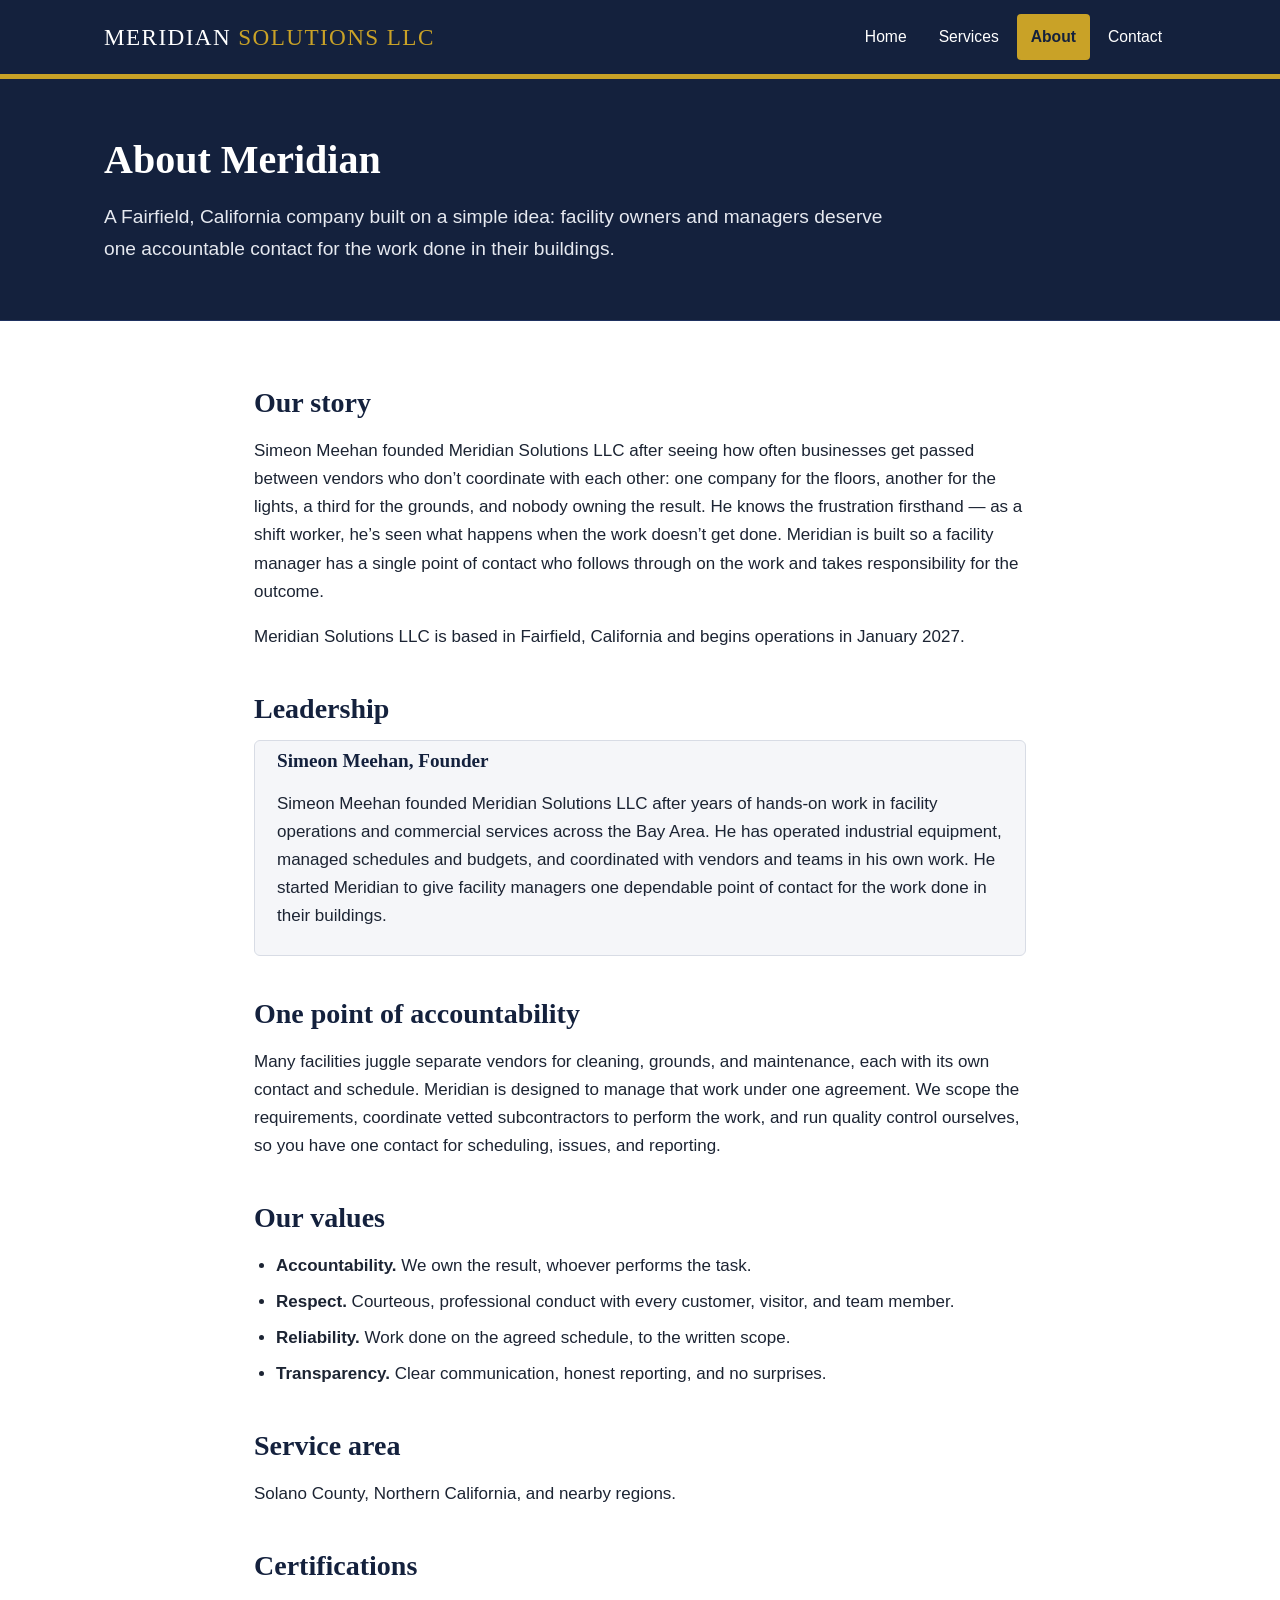
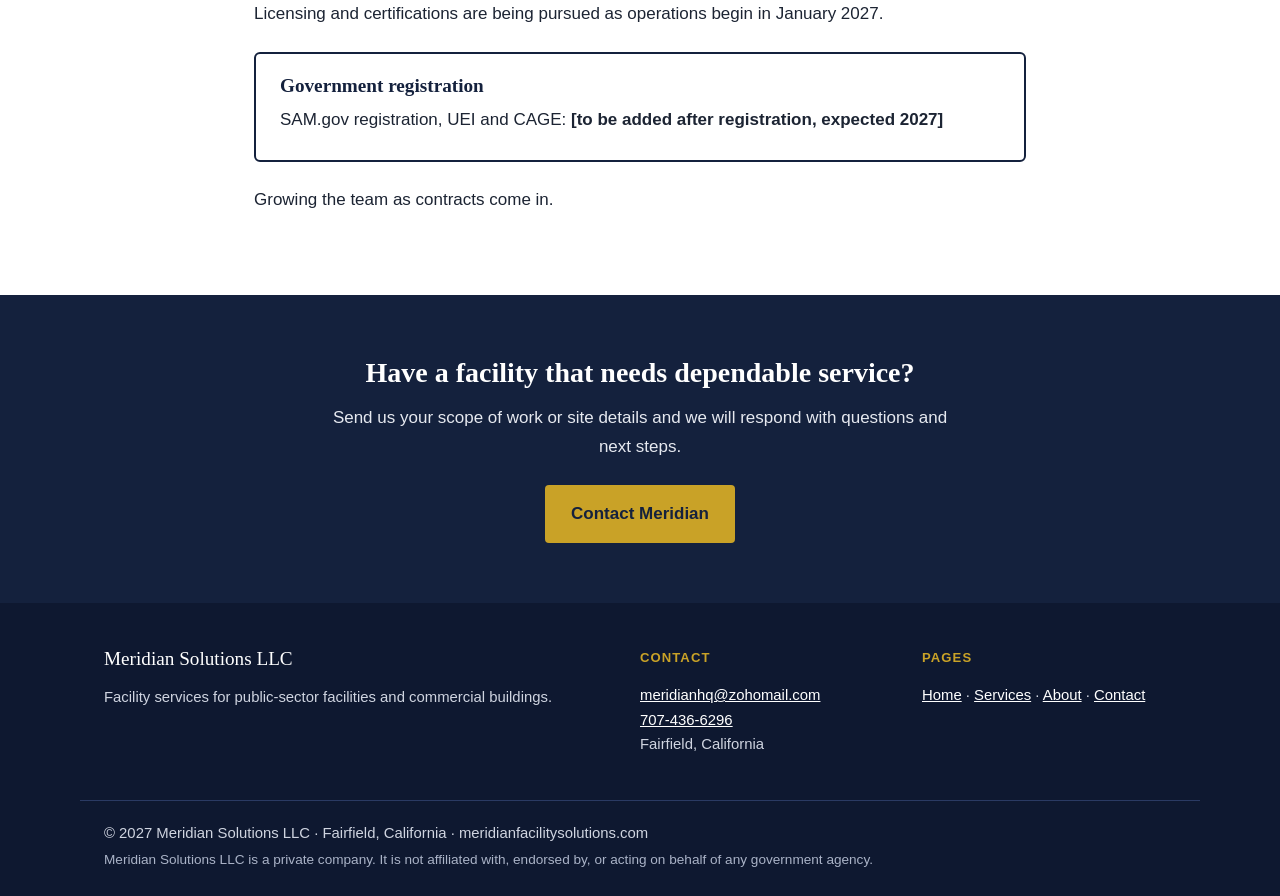
==== commit b0659d07: "Rename site branding to Meridian Solutions LLC" ====
--- a/about.html
+++ b/about.html
@@ -3,15 +3,15 @@
 <head>
 <meta charset="utf-8">
 <meta name="viewport" content="width=device-width, initial-scale=1">
-<title>About | Meridian Facility Solutions</title>
-<meta name="description" content="About Meridian Facility Solutions, a Fairfield, California facility services company built around one point of accountability for public-sector facilities and commercial buildings.">
+<title>About | Meridian Solutions LLC</title>
+<meta name="description" content="About Meridian Solutions LLC, a Fairfield, California facility services company built around one point of accountability for public-sector facilities and commercial buildings.">
 <link rel="stylesheet" href="style.css">
 </head>
 <body>
 <a class="skip" href="#main">Skip to main content</a>
 <header class="site-header">
   <div class="wrap header-inner">
-    <a class="brand" href="index.html">Meridian <span>Facility Solutions</span></a>
+    <a class="brand" href="index.html">Meridian <span>Solutions LLC</span></a>
     <nav aria-label="Main navigation">
       <ul class="nav">
         <li><a href="index.html">Home</a></li>
@@ -32,13 +32,13 @@
   <section class="section">
     <div class="wrap narrow">
       <h2>Our story</h2>
-      <p>Simeon Meehan founded Meridian Facility Solutions after seeing how often businesses get passed between vendors who don&rsquo;t coordinate with each other: one company for the floors, another for the lights, a third for the grounds, and nobody owning the result. He knows the frustration firsthand &mdash; as a shift worker, he&rsquo;s seen what happens when the work doesn&rsquo;t get done. Meridian is built so a facility manager has a single point of contact who follows through on the work and takes responsibility for the outcome.</p>
-      <p>Meridian Facility Solutions is based in Fairfield, California and begins operations in January 2027.</p>
+      <p>Simeon Meehan founded Meridian Solutions LLC after seeing how often businesses get passed between vendors who don&rsquo;t coordinate with each other: one company for the floors, another for the lights, a third for the grounds, and nobody owning the result. He knows the frustration firsthand &mdash; as a shift worker, he&rsquo;s seen what happens when the work doesn&rsquo;t get done. Meridian is built so a facility manager has a single point of contact who follows through on the work and takes responsibility for the outcome.</p>
+      <p>Meridian Solutions LLC is based in Fairfield, California and begins operations in January 2027.</p>
 
       <h2>Leadership</h2>
       <div class="bio">
         <h3>Simeon Meehan, Founder</h3>
-        <p>Simeon Meehan founded Meridian Facility Solutions after years of hands-on work in facility operations and commercial services across the Bay Area. He has operated industrial equipment, managed schedules and budgets, and coordinated with vendors and teams in his own work. He started Meridian to give facility managers one dependable point of contact for the work done in their buildings.</p>
+        <p>Simeon Meehan founded Meridian Solutions LLC after years of hands-on work in facility operations and commercial services across the Bay Area. He has operated industrial equipment, managed schedules and budgets, and coordinated with vendors and teams in his own work. He started Meridian to give facility managers one dependable point of contact for the work done in their buildings.</p>
       </div>
 
       <h2>One point of accountability</h2>
@@ -82,10 +82,8 @@
 <footer class="site-footer">
   <div class="wrap footer-grid">
     <div>
-      <p class="footer-brand">Meridian Facility Solutions</p>
+      <p class="footer-brand">Meridian Solutions LLC</p>
       <p>Facility services for public-sector facilities and commercial buildings.</p>
-      <!-- PLACEHOLDER: After the LLC is formed, add the legal entity name here (e.g., "Meridian Facility Solutions is a trade name of [LEGAL ENTITY NAME]"). -->
-      <p class="ph-inline">[Placeholder: legal entity name, to be added after formation]</p>
     </div>
     <div>
       <p class="footer-head">Contact</p>
@@ -99,8 +97,8 @@
     </div>
   </div>
   <div class="wrap footer-bottom">
-    <p>&copy; 2027 Meridian Facility Solutions &middot; Fairfield, California &middot; meridianfacilitysolutions.com</p>
-    <p class="disclaimer">Meridian Facility Solutions is a private company. It is not affiliated with, endorsed by, or acting on behalf of any government agency.</p>
+    <p>&copy; 2027 Meridian Solutions LLC &middot; Fairfield, California &middot; meridianfacilitysolutions.com</p>
+    <p class="disclaimer">Meridian Solutions LLC is a private company. It is not affiliated with, endorsed by, or acting on behalf of any government agency.</p>
   </div>
 </footer>
 </body>
--- a/style.css
+++ b/style.css
@@ -1,4 +1,4 @@
-/* Meridian Facility Solutions - shared stylesheet */
+/* Meridian Solutions LLC - shared stylesheet */
 :root{--navy:#14213d;--navy-2:#1f3160;--gold:#c9a227;--gold-light:#f6efd6;--ink:#1c2433;--muted:#4a5468;--line:#d8dce5;--bg-alt:#f5f6f9}
 *{box-sizing:border-box}
 html{scroll-behavior:smooth}
